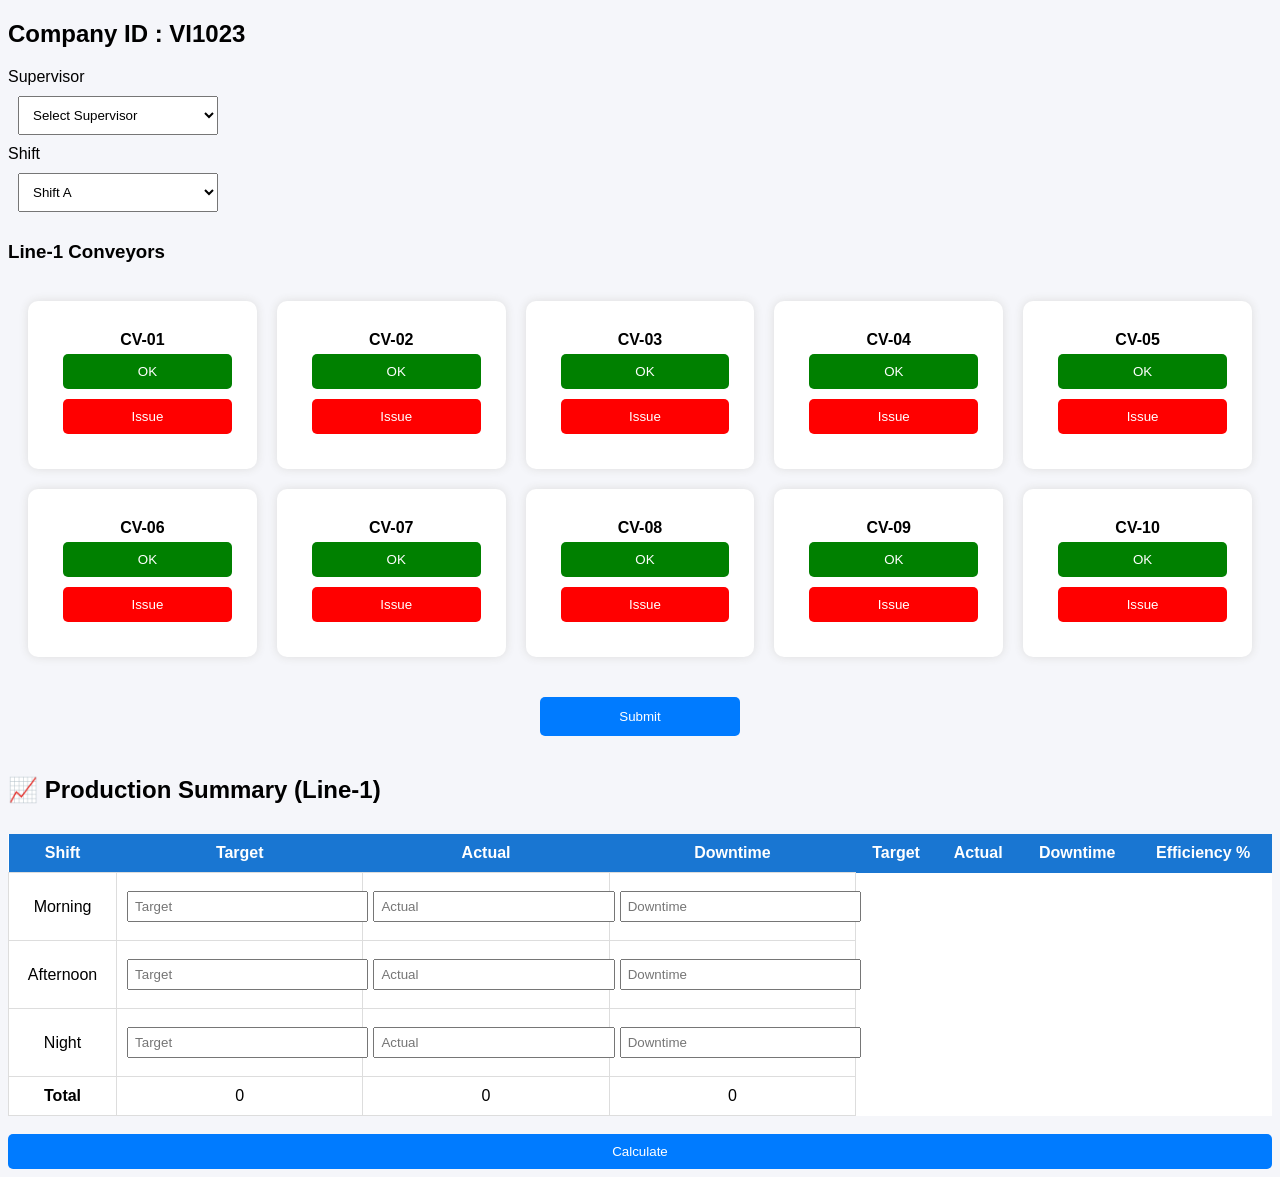
==== dashboard.html @ cc10fff6 "Update dashboard.html" ====
<!DOCTYPE html>
<html>
<head>
<title>VI1023 Production Dashboard</title>
<meta name="viewport" content="width=device-width, initial-scale=1">
<link rel="stylesheet" href="styles.css">

<style>
select{
padding:10px;
margin:10px;
width:200px;
}

.ok{
background:green;
color:white;
margin:5px;
}

.issue{
background:red;
color:white;
margin:5px;
}

.submit{
background:#007bff;
color:white;
padding:12px;
margin:20px;
width:200px;
}
</style>

</head>

<body>

<h2>Company ID : VI1023</h2>

<label>Supervisor</label><br>
<select>
<option>Select Supervisor</option>
<option>Supervisor 1</option>
<option>Supervisor 2</option>
<option>Supervisor 3</option>
</select>

<br>

<label>Shift</label><br>
<select>
<option>Shift A</option>
<option>Shift B</option>
<option>Shift C</option>
</select>

<h3>Line-1 Conveyors</h3>

<div class="grid">

<div class="card">CV-01<br>
<button class="ok">OK</button>
<button class="issue">Issue</button>
</div>

<div class="card">CV-02<br>
<button class="ok">OK</button>
<button class="issue">Issue</button>
</div>

<div class="card">CV-03<br>
<button class="ok">OK</button>
<button class="issue">Issue</button>
</div>

<div class="card">CV-04<br>
<button class="ok">OK</button>
<button class="issue">Issue</button>
</div>

<div class="card">CV-05<br>
<button class="ok">OK</button>
<button class="issue">Issue</button>
</div>

<div class="card">CV-06<br>
<button class="ok">OK</button>
<button class="issue">Issue</button>
</div>

<div class="card">CV-07<br>
<button class="ok">OK</button>
<button class="issue">Issue</button>
</div>

<div class="card">CV-08<br>
<button class="ok">OK</button>
<button class="issue">Issue</button>
</div>

<div class="card">CV-09<br>
<button class="ok">OK</button>
<button class="issue">Issue</button>
</div>

<div class="card">CV-10<br>
<button class="ok">OK</button>
<button class="issue">Issue</button>
</div>

</div>

<center>
<button class="submit">Submit</button>
</center>

</body>
</html>
<h2>📈 Production Summary (Line-1)</h2>

<table class="summary-table">
<thead>
<tr>
<th>Shift</th>
<th>Target</th>
<th>Actual</th>
<th>Downtime</th>
<th>Target</th>
<th>Actual</th>
<th>Downtime</th>
<th>Efficiency %</th>
</tr>
</thead>

<tbody>
<tr>
<td>Morning</td>
<td><input type="number" placeholder="Target"></td>
<td><input type="number" placeholder="Actual"></td>
<td><input type="text" placeholder="Downtime"></td>
</tr>

<tr>
<td>Afternoon</td>
<td><input type="number" placeholder="Target"></td>
<td><input type="number" placeholder="Actual"></td>
<td><input type="text" placeholder="Downtime"></td>
</tr>

<tr>
<td>Night</td>
<td><input type="number" placeholder="Target"></td>
<td><input type="number" placeholder="Actual"></td>
<td><input type="text" placeholder="Downtime"></td>
</tr>
<tr>
<td><strong>Total</strong></td>
<td id="totalTarget">0</td>
<td id="totalActual">0</td>
<td id="totalDowntime">0</td>
</tr>
</tbody>
</table>
<br>

<button onclick="calculateProduction()">Calculate</button>
<script src="script.js"></script>
---- styles.css ----
body{
font-family:Arial;
background:#f5f6fa;
}

.login-box{
width:300px;
margin:100px auto;
background:white;
padding:20px;
border-radius:10px;
box-shadow:0 0 10px #ccc;
}

input{
width:100%;
padding:10px;
margin:8px 0;
}

button{
padding:10px;
width:100%;
background:#007bff;
color:white;
border:none;
border-radius:5px;
}

.grid{
display:grid;
grid-template-columns:repeat(5,1fr);
gap:20px;
padding:20px;
}

.card{
background:white;
padding:30px;
border-radius:10px;
text-align:center;
font-weight:bold;
box-shadow:0 0 10px #ddd;
}
.summary-table{
width:100%;
margin-top:30px;
border-collapse:collapse;
background:white;
}

.summary-table th{
background:#1976d2;
color:white;
padding:10px;
}

.summary-table td{
padding:10px;
border:1px solid #ddd;
text-align:center;
}

.summary-table input{
width:100%;
padding:6px;
}
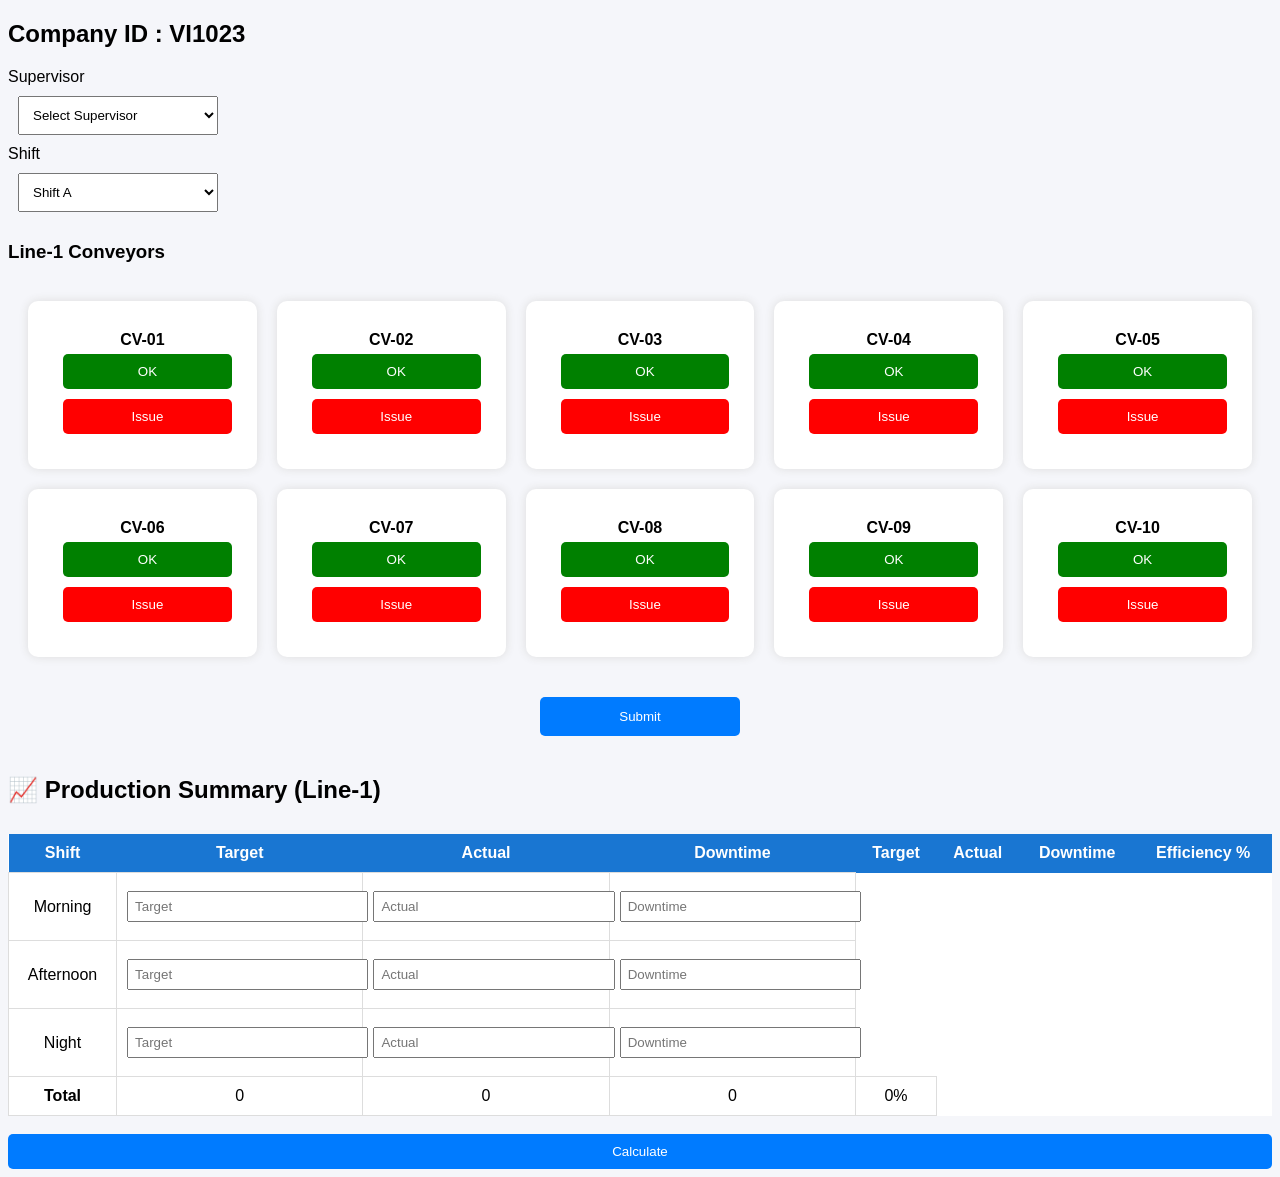
==== commit 697af8e6: "Update dashboard.html" ====
--- a/dashboard.html
+++ b/dashboard.html
@@ -160,6 +160,7 @@
 <td id="totalTarget">0</td>
 <td id="totalActual">0</td>
 <td id="totalDowntime">0</td>
+<td id="morningEfficiency">0%</td>
 </tr>
 </tbody>
 </table>
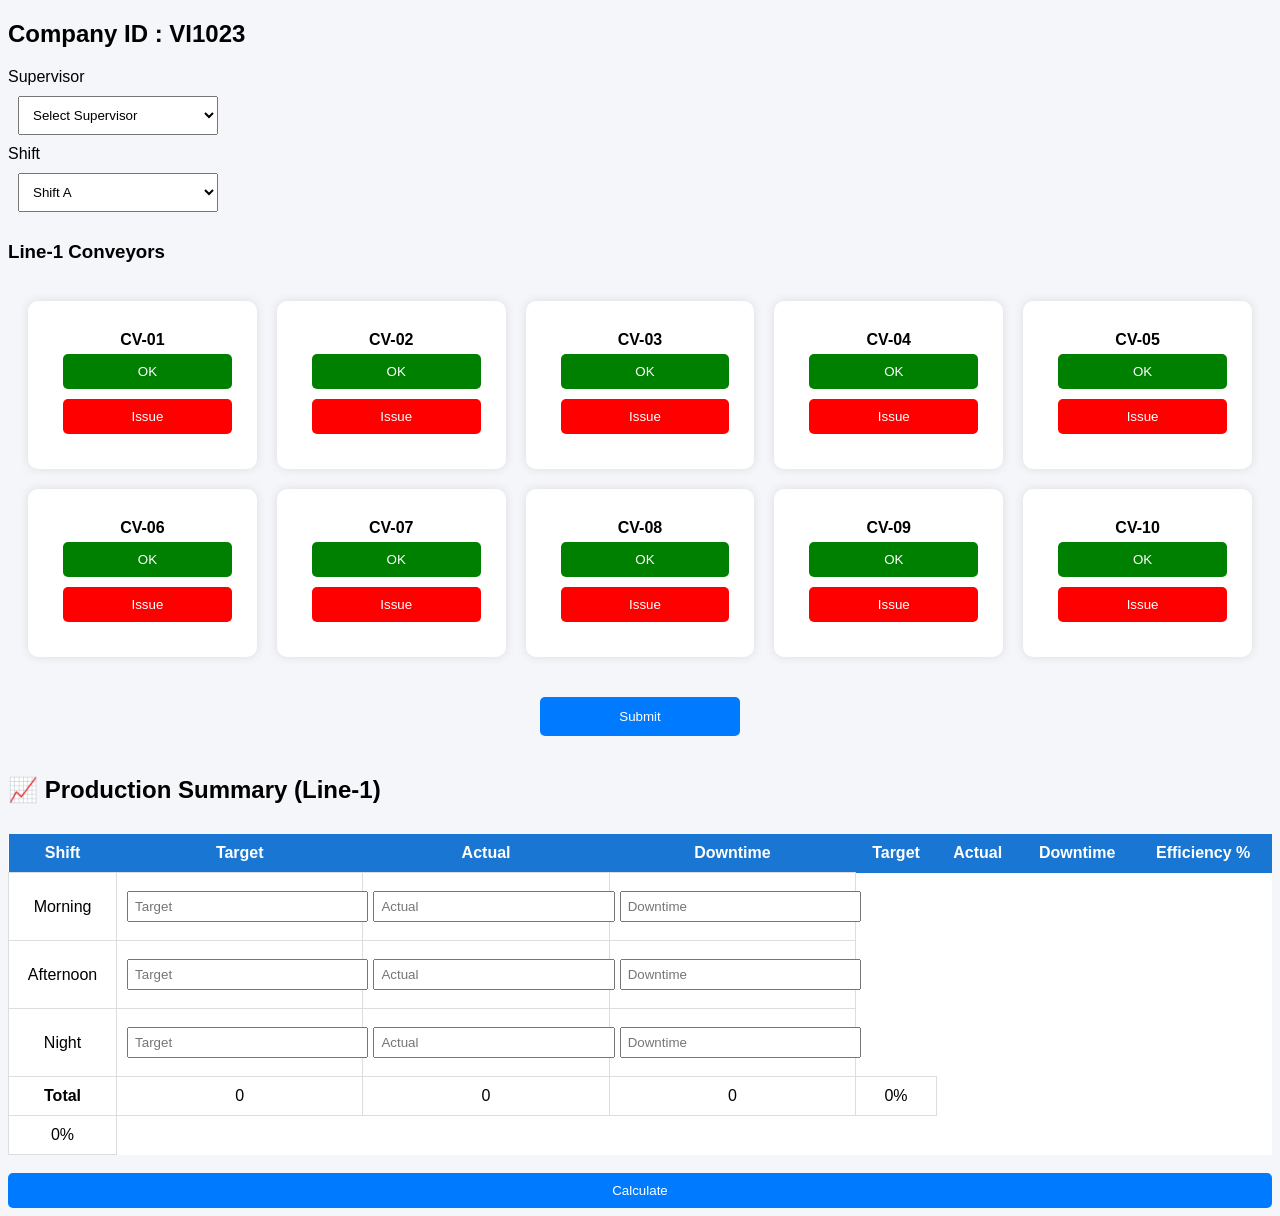
==== commit 53676e81: "Update dashboard.html" ====
--- a/dashboard.html
+++ b/dashboard.html
@@ -162,6 +162,7 @@
 <td id="totalDowntime">0</td>
 <td id="morningEfficiency">0%</td>
 </tr>
+<td id="afternoonEfficiency">0%</td>
 </tbody>
 </table>
 <br>
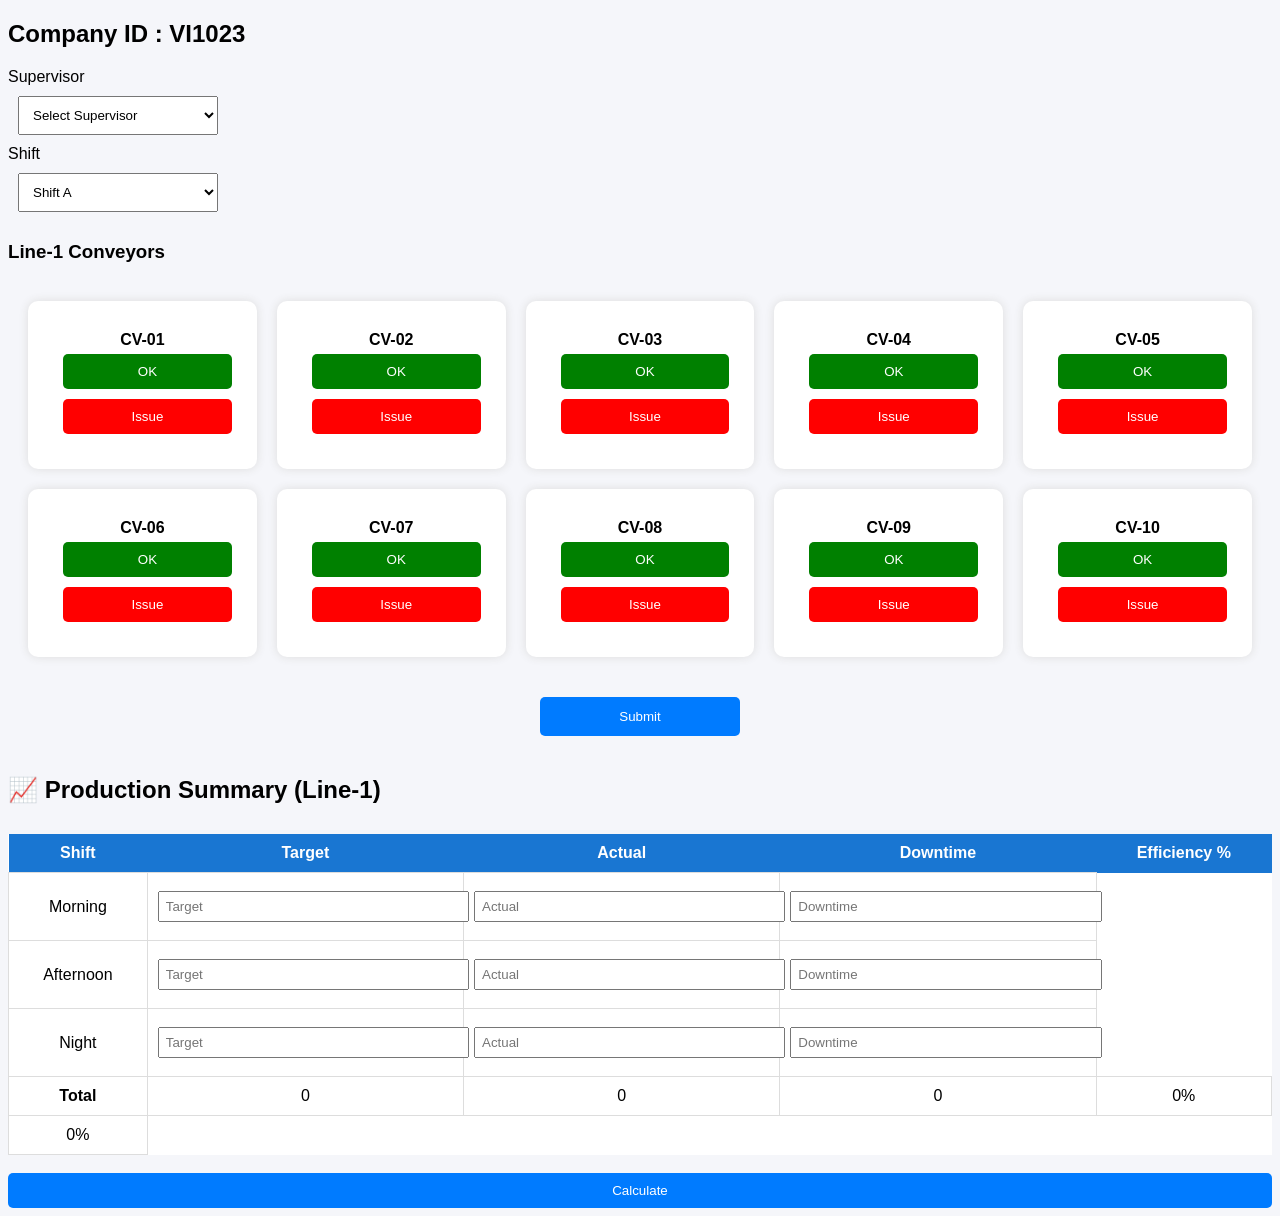
==== commit 4d2728a7: "Update dashboard.html" ====
--- a/dashboard.html
+++ b/dashboard.html
@@ -127,9 +127,6 @@
 <th>Target</th>
 <th>Actual</th>
 <th>Downtime</th>
-<th>Target</th>
-<th>Actual</th>
-<th>Downtime</th>
 <th>Efficiency %</th>
 </tr>
 </thead>
@@ -137,23 +134,23 @@
 <tbody>
 <tr>
 <td>Morning</td>
-<td><input type="number" placeholder="Target"></td>
-<td><input type="number" placeholder="Actual"></td>
-<td><input type="text" placeholder="Downtime"></td>
+<td><input type="number" id="morningTarget" placeholder="Target"></td>
+<td><input type="number" id="morningActual" placeholder="Actual"></td>
+<td><input type="text" id="morningDowntime" placeholder="Downtime"></td>
 </tr>
 
 <tr>
 <td>Afternoon</td>
-<td><input type="number" placeholder="Target"></td>
-<td><input type="number" placeholder="Actual"></td>
-<td><input type="text" placeholder="Downtime"></td>
+<td><input type="number" id="afternoonTarget" placeholder="Target"></td>
+<td><input type="number" id="afternoonActual" placeholder="Actual"></td>
+<td><input type="text" id="afternoonDowntime" placeholder="Downtime"></td>
 </tr>
 
 <tr>
 <td>Night</td>
-<td><input type="number" placeholder="Target"></td>
-<td><input type="number" placeholder="Actual"></td>
-<td><input type="text" placeholder="Downtime"></td>
+<td><input type="number" id="nightTarget" placeholder="Target"></td>
+<td><input type="number" id="nightActual" placeholder="Actual"></td>
+<td><input type="text" id="nightDowntime" placeholder="Downtime"></td>
 </tr>
 <tr>
 <td><strong>Total</strong></td>
@@ -169,3 +166,5 @@
 
 <button onclick="calculateProduction()">Calculate</button>
 <script src="script.js"></script>
+</body>
+</html>
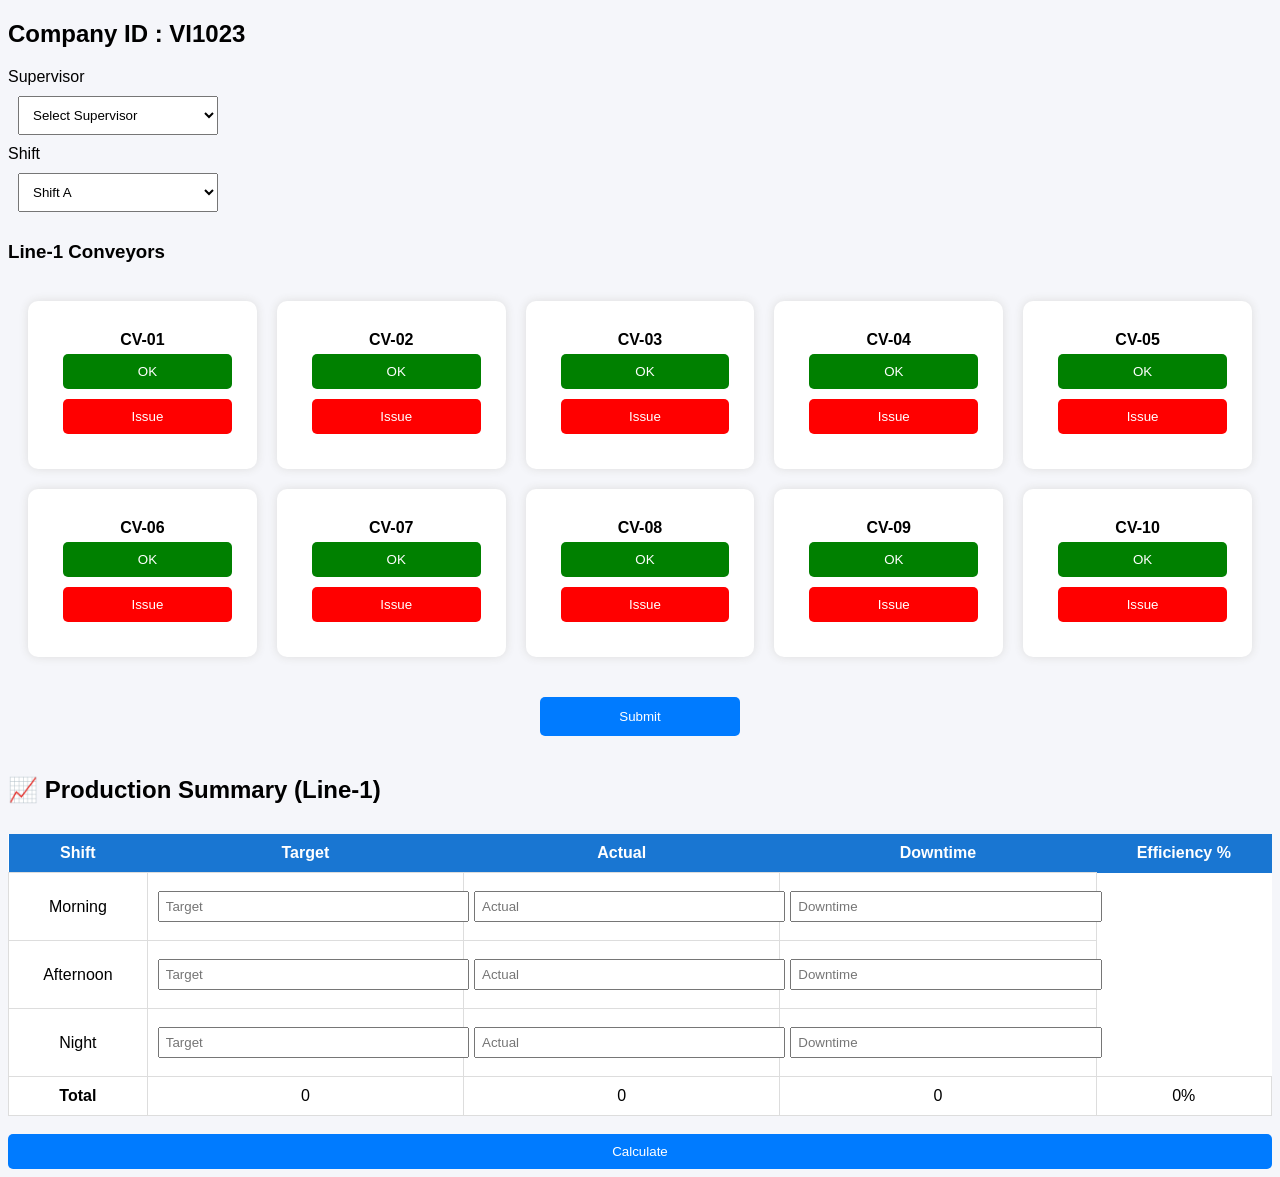
==== commit 297a6a80: "Update dashboard.html" ====
--- a/dashboard.html
+++ b/dashboard.html
@@ -159,7 +159,6 @@
 <td id="totalDowntime">0</td>
 <td id="morningEfficiency">0%</td>
 </tr>
-<td id="afternoonEfficiency">0%</td>
 </tbody>
 </table>
 <br>
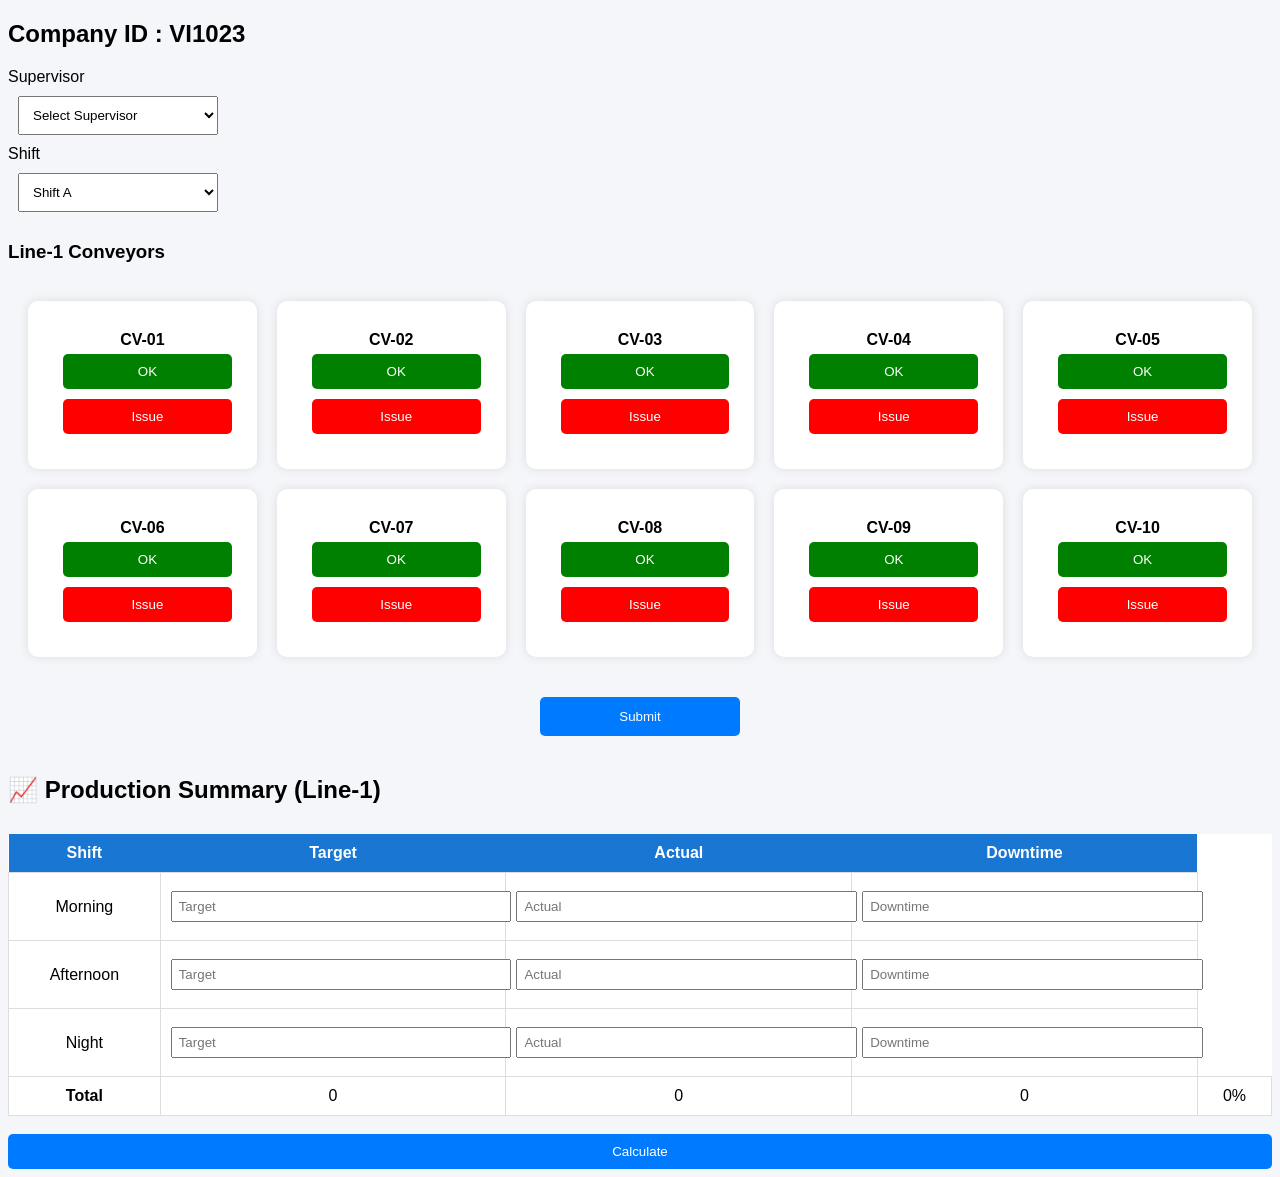
==== commit 1335b7b6: "Update dashboard.html" ====
--- a/dashboard.html
+++ b/dashboard.html
@@ -127,7 +127,6 @@
 <th>Target</th>
 <th>Actual</th>
 <th>Downtime</th>
-<th>Efficiency %</th>
 </tr>
 </thead>
 
